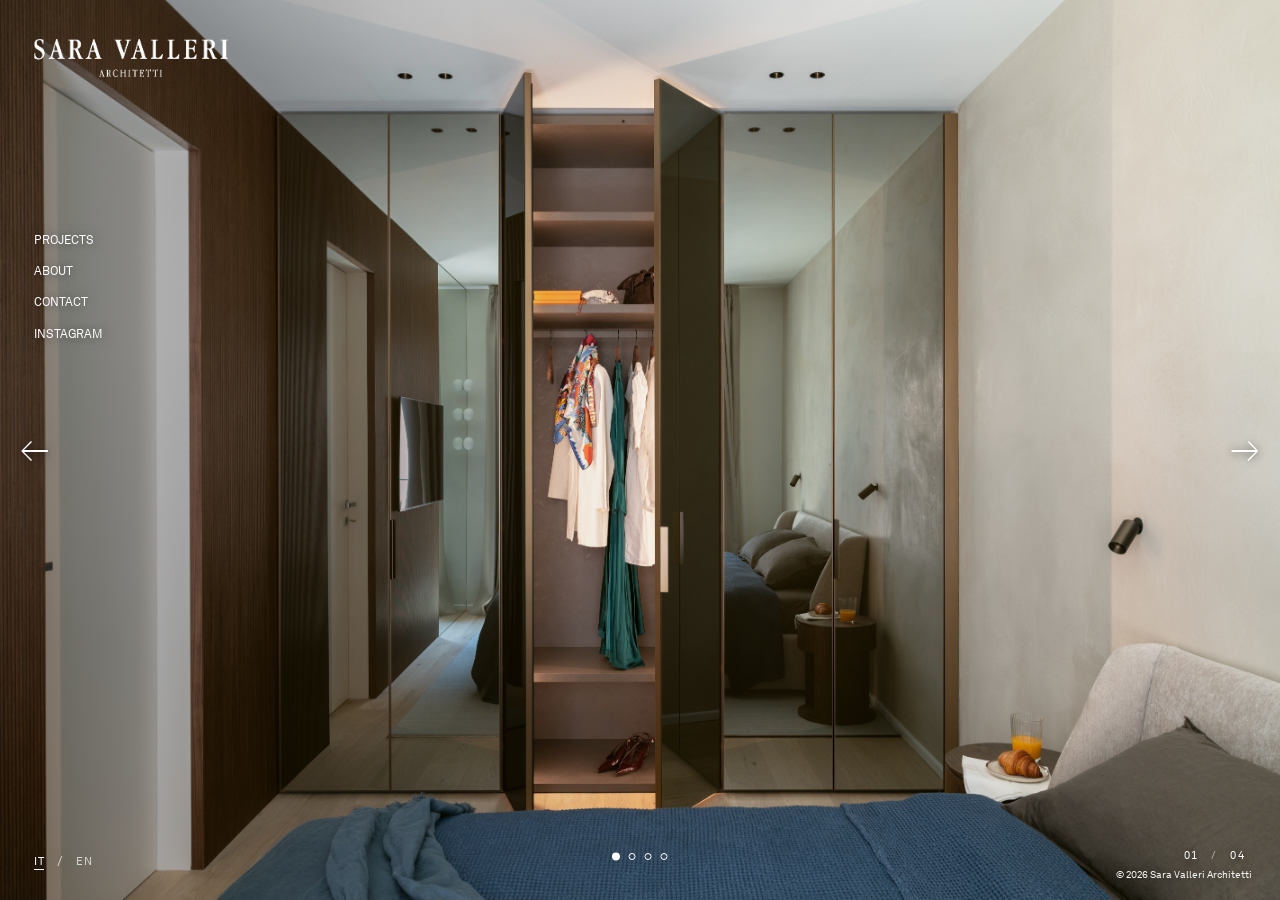
==== docs/index.html @ 743ec8be "fix(loading): remove transient name placeholder before app renders" ====
<!doctype html>
<html lang="it">
<head>
  <meta charset="utf-8">
  <meta name="viewport" content="width=device-width, initial-scale=1">
  <meta name="theme-color" content="#f6f5f2">
  <meta name="description" content="Sara Valleri Architetti — architettura e interior design, Milano.">
  <title>Sara Valleri Architetti — Architecture & Interiors</title>
  <link rel="icon" href="./assets/logo.png" type="image/png">
  <link rel="preload" href="./assets/styles.css" as="style">
  <link rel="stylesheet" href="./assets/styles.css">
  <script src="./assets/app.js" defer></script>
</head>
<body>
  <div id="app"></div>
  <noscript>Per visualizzare il portfolio, abilita JavaScript. Contatto: <a href="mailto:sara@svarchitetti.com">sara@svarchitetti.com</a></noscript>
</body>
</html>
---- docs/assets/styles.css ----
/* Sara Valleri Architetti — approved typefaces from supplied brand materials */
@font-face{
  font-family:"SV Akkurat";
  src:url("./fonts/akkurat-light.ttf") format("truetype");
  font-style:normal;
  font-weight:300;
  font-display:swap;
}

@font-face{
  font-family:"SV Akkurat";
  src:url("./fonts/akkurat-regular.ttf") format("truetype");
  font-style:normal;
  font-weight:400;
  font-display:swap;
}
@font-face{
  font-family:"SV Apple Garamond";
  src:url("./fonts/apple-garamond-light.ttf") format("truetype");
  font-style:normal;
  font-weight:400;
  font-display:swap;
}
/* Sara Valleri Architetti — minimalist portfolio UAT */
:root{color-scheme:light;--paper:#f6f5f2;--ink:#272721;--muted:#777770;--rule:#deded8;--rail:clamp(225px,20.5vw,310px);--info:clamp(275px,25vw,365px);--sans:"SV Akkurat",Arial,Helvetica,sans-serif;--serif:"SV Apple Garamond",Georgia,"Times New Roman",serif}
*{box-sizing:border-box}html{scroll-behavior:smooth}body{margin:0;background:var(--paper);color:var(--ink);font-family:var(--sans);-webkit-font-smoothing:antialiased;font-size:13px;line-height:1.5}a{color:inherit;text-decoration:none}button{font:inherit}img{display:block;max-width:100%}button,a{touch-action:manipulation}button:focus-visible,a:focus-visible{outline:2px solid currentColor;outline-offset:4px}
.loading{margin:8vw;color:var(--muted)}.site-rail{position:fixed;top:0;bottom:0;left:0;width:var(--rail);z-index:20;background:var(--paper);display:flex;flex-direction:column;justify-content:space-between;padding:38px 34px 29px;border-right:1px solid #e9e7e1}.brand{display:block;width:170px;max-width:100%}.brand img{width:100%;height:auto;max-height:80px;object-fit:contain;object-position:left center}.brand-label{font-size:15px;letter-spacing:.015em;font-weight:500}.rail-links{display:flex;flex-direction:column;align-items:flex-start;gap:12px;margin:0 0 auto;padding-top:clamp(76px,17vh,160px)}.rail-links a{font-size:14px;letter-spacing:-.015em;position:relative;transition:opacity .2s}.rail-links a:hover{opacity:.5}.rail-links a.active::after{content:"";display:inline-block;width:18px;height:1px;background:currentColor;vertical-align:middle;margin-left:9px}.rail-bottom{display:flex;gap:13px;align-items:center}.lang{background:none;border:0;color:#8a8983;cursor:pointer;padding:0;font-size:11px;letter-spacing:.06em}.lang[aria-pressed=true]{color:var(--ink);border-bottom:1px solid var(--ink)}.credit{font-size:10px;color:var(--muted);margin-top:18px}.site-main{margin-left:var(--rail);min-height:100dvh}.eyebrow{font-size:10px;letter-spacing:.11em;text-transform:uppercase;color:var(--muted)}.faded{color:var(--muted)}
/* Home: photography first. */
.home-page{position:relative;min-height:100dvh;background:#d9d6ce;overflow:hidden}.home-img{height:100dvh;width:100%;object-fit:cover;object-position:center;animation:reveal .8s ease both}@keyframes reveal{from{opacity:.55;transform:scale(1.025)}to{opacity:1;transform:scale(1)}}.home-overlay{position:absolute;bottom:28px;left:32px;right:32px;display:flex;justify-content:space-between;align-items:flex-end;gap:20px;color:white;text-shadow:0 1px 12px rgba(0,0,0,.35)}.home-overlay .eyebrow{color:white}.home-stamp{font-size:11px;letter-spacing:.07em}.home-title{font-family:var(--serif);font-size:clamp(24px,3vw,43px);font-weight:400;line-height:1.08;letter-spacing:-.02em}.preview-palette{position:absolute;top:24px;right:24px;padding:11px 14px;background:rgba(246,245,242,.94);display:flex;gap:8px;align-items:center;flex-wrap:wrap;max-width:350px}.preview-palette span{font-size:10px;margin-right:7px}.preview-palette button{width:27px;height:27px;border:1px solid #aaa;background:transparent;cursor:pointer}.preview-palette button.selected{outline:2px solid #222;outline-offset:2px}
/* Project overview */
.overview{padding:39px clamp(28px,5vw,78px) 76px}.topline{display:flex;align-items:baseline;justify-content:space-between;gap:15px;margin-bottom:58px}.topline h1{font-weight:400;font-size:12px;letter-spacing:.1em;text-transform:uppercase;margin:0}.project-grid{display:grid;grid-template-columns:repeat(2,minmax(0,1fr));gap:60px 25px}.project-card{min-width:0;display:block}.project-card:nth-child(3n+2){padding-top:58px}.project-card .cover-frame{display:block;overflow:hidden;background:#e9e7e1;aspect-ratio:4/5;position:relative}.project-card .cover-frame img{height:100%;width:100%;object-fit:cover;transition:transform .7s cubic-bezier(.2,.7,.2,1)}.project-card:hover img{transform:scale(1.035)}.project-meta{display:flex;align-items:baseline;justify-content:space-between;gap:15px;padding-top:14px}.project-meta strong{font-weight:400;font-size:15px;letter-spacing:-.025em}.project-meta small{color:var(--muted);font-size:11px;white-space:nowrap}.more{font-size:11px;color:var(--muted);margin-top:13px}
/* Project interior: scroll gallery only, surrounding rails fixed */
.project-view{display:grid;grid-template-columns:minmax(0,1fr) var(--info);min-height:100dvh}.gallery{padding:0 0 24px;min-width:0}.gallery-figure{margin:0 0 16px;background:#ebe8e0;position:relative;min-height:100px}.gallery-figure img{width:100%;height:auto;display:block}.gallery-figure figcaption{position:absolute;bottom:10px;right:12px;color:white;font-size:10px;text-shadow:0 1px 5px #333}.project-info{position:sticky;top:0;max-height:100dvh;overflow:auto;align-self:start;padding:43px 36px 36px;border-left:1px solid var(--rule);display:flex;flex-direction:column;gap:0}.back{font-size:11px;color:var(--muted);margin-bottom:100px;display:inline-block}.project-info h1{font-family:var(--serif);font-size:clamp(35px,3vw,53px);line-height:1.05;font-weight:400;letter-spacing:-.04em;margin:0 0 16px}.info-meta{font-size:11px;color:var(--muted);letter-spacing:.025em;line-height:1.85}.info-desc{margin-top:48px;font-size:12px;line-height:1.85;white-space:pre-line}.info-footer{margin-top:auto;padding-top:38px;font-size:10px;color:var(--muted)}.next-link{display:inline-block;margin-top:30px;font-size:12px;border-bottom:1px solid #aaa;padding-bottom:3px}
/* About + contact */
.simple-page{padding:clamp(30px,5.2vw,80px);min-height:100dvh}.simple-page h1{font-family:var(--serif);font-size:clamp(35px,4.7vw,68px);letter-spacing:-.04em;font-weight:400;line-height:1.07;margin:0 0 52px}.about-image{max-width:890px;max-height:calc(100dvh - 145px);width:auto;object-fit:contain;object-position:left top}.simple-page .caption{font-size:11px;color:var(--muted);margin-top:14px}.contact-wrap{display:flex;flex-direction:column;justify-content:space-between;min-height:calc(100dvh - 160px)}.contact-links{font-family:var(--serif);font-size:clamp(25px,3vw,47px);letter-spacing:-.035em;line-height:1.45}.contact-links a{border-bottom:1px solid var(--muted);transition:opacity .2s}.contact-links a:hover{opacity:.55}.missing-photo{background:#e9e5df;position:relative;min-height:340px}.missing-photo::after{content:"Immagine in preparazione";position:absolute;inset:0;display:grid;place-items:center;font-size:11px;color:var(--muted);letter-spacing:.05em}.missing-photo img{display:none}
@media(max-width:1030px){:root{--rail:190px;--info:260px}.site-rail{padding:29px 25px}.project-info{padding:34px 23px}.back{margin-bottom:54px}.info-desc{margin-top:25px}.overview{padding:32px}.project-grid{gap:42px 18px}}
@media(max-width:750px){:root{--rail:0px;--info:0px}.site-rail{position:sticky;top:0;width:100%;height:auto;min-height:88px;background:rgba(246,245,242,.98);border-right:0;border-bottom:1px solid var(--rule);padding:12px 19px 9px;display:grid;grid-template-columns:1fr auto;gap:6px;align-items:center}.brand{width:135px}.brand img{max-height:37px}.rail-links{grid-column:1 / -1;flex-direction:row;flex-wrap:wrap;gap:16px;padding:3px 0 4px;margin:0}.rail-links a{font-size:12px}.rail-links a.active::after{display:none}.rail-links a.active{text-decoration:underline;text-underline-offset:5px}.rail-bottom{grid-column:2;grid-row:1;gap:9px}.credit{display:none}.site-main{margin-left:0}.home-page,.home-img{height:calc(100dvh - 88px);min-height:500px}.home-overlay{left:20px;right:20px;bottom:20px}.home-title{font-size:32px}.home-stamp{display:none}.preview-palette{right:10px;top:10px}.overview{padding:27px 18px 58px}.topline{margin-bottom:29px}.project-grid{gap:28px 12px}.project-card:nth-child(3n+2){padding-top:30px}.project-meta{display:block;padding-top:8px}.project-meta strong{font-size:13px}.project-meta small{display:block;font-size:10px}.project-view{display:flex;flex-direction:column}.project-info{position:relative;top:auto;max-height:none;order:0;border-left:0;padding:23px 20px 34px}.back{margin-bottom:30px}.project-info h1{font-size:46px}.info-desc{margin-top:24px;max-width:680px}.info-footer{padding-top:16px}.gallery{order:1;padding-bottom:16px}.gallery-figure{margin-bottom:9px}.simple-page{padding:32px 20px}.simple-page h1{margin-bottom:28px;font-size:42px}.about-image{width:100%;max-height:none}.contact-wrap{min-height:65dvh}}
@media(max-width:400px){.site-rail{grid-template-columns:1fr auto}.brand{width:112px}.rail-links{gap:12px}.rail-links a{font-size:11px}.project-grid{grid-template-columns:1fr 1fr;gap:30px 10px}.project-card:nth-child(3n+2){padding-top:16px}.home-title{font-size:27px}.contact-links{font-size:25px}}
@media(prefers-reduced-motion:reduce){*,*:before,*:after{scroll-behavior:auto!important;animation:none!important;transition:none!important}}

/* HOME REVIEW — full-bleed image, legible navigation, original mark, four manually navigable photos */
.brand{width:min(100%,236px);height:auto;aspect-ratio:4.85;overflow:hidden;position:relative;display:block}
.brand img{position:absolute;left:50%;top:50%;width:160%;height:auto;max-width:none;max-height:none;object-fit:contain;object-position:center;transform:translate(-50%,-50%)}
.is-home{overflow:hidden}
.is-home .site-main{margin-left:0;min-height:100dvh}
.is-home .site-rail{background:rgba(246,245,242,.87);backdrop-filter:blur(15px);-webkit-backdrop-filter:blur(15px);border-right:1px solid rgba(255,255,255,.28)}
.is-home .home-page{width:100vw;height:100dvh;min-height:100dvh;position:relative;overflow:hidden;background:#555950}
.is-home .home-img{position:absolute;inset:0;width:100%;height:100%;object-fit:cover;object-position:center;max-width:none;animation:home-fade .65s ease both}
@keyframes home-fade{from{opacity:.5;transform:scale(1.018)}to{opacity:1;transform:scale(1)}}
.home-carousel{position:absolute;right:clamp(22px,3.4vw,58px);bottom:clamp(25px,4vh,50px);display:flex;align-items:center;gap:16px;color:white;filter:drop-shadow(0 1px 4px rgba(0,0,0,.5))}
.home-counter{font-size:12px;letter-spacing:.13em;white-space:nowrap;font-variant-numeric:tabular-nums}
.home-counter span{opacity:.58;padding:0 5px}
.home-pager{display:flex;gap:9px;align-items:center;margin:0 14px}
.home-dot{width:7px;height:7px;border:1px solid white;border-radius:50%;padding:0;background:transparent;cursor:pointer;transition:background .2s,transform .2s}
.home-dot.is-active{background:white;transform:scale(1.13)}
.home-arrow{width:36px;height:36px;display:grid;place-items:center;background:rgba(0,0,0,.12);border:1px solid rgba(255,255,255,.8);border-radius:50%;color:white;cursor:pointer;font-size:19px;line-height:1;transition:background .2s}
.home-arrow:hover{background:rgba(0,0,0,.44)}
.home-arrow:focus-visible,.home-dot:focus-visible{outline-color:white;outline-offset:5px}
@media(max-width:1030px){.brand{width:min(100%,210px)}}
@media(max-width:750px){
 .is-home .site-rail{position:fixed;top:0;left:0;right:0;width:100%;height:auto;min-height:87px;padding:12px 18px 10px;border-right:0;border-bottom:1px solid rgba(255,255,255,.28);background:rgba(246,245,242,.88);z-index:20}
 .site-rail .brand{width:154px;max-width:100%;height:auto;aspect-ratio:4.85}
 .is-home .home-page,.is-home .home-img{width:100vw;height:100dvh;min-height:100dvh}
 .home-carousel{right:19px;bottom:max(24px,env(safe-area-inset-bottom));gap:8px}
 .home-pager{gap:7px;margin:0 6px}
 .home-arrow{width:34px;height:34px}
}
@media(max-width:400px){.site-rail .brand{width:142px}.home-carousel{gap:7px}.home-counter{font-size:10px}}
@media(prefers-reduced-motion:reduce){.is-home .home-img{animation:none}.home-dot,.home-arrow{transition:none}}


/* HOME UAT — overlay full-viewport inspired by Dimorestudio, scoped to HOME only */
.is-home .site-rail{
  width:var(--rail);
  padding:38px 34px 29px;
  background:transparent;
  border:0;
  box-shadow:none;
  -webkit-backdrop-filter:none;
  backdrop-filter:none;
  color:#fff;
  text-shadow:0 1px 12px rgba(0,0,0,.55);
  pointer-events:none;
}
.is-home .site-rail a,
.is-home .site-rail button{pointer-events:auto}
.is-home .brand{
  width:min(100%,236px);
  max-width:100%;
  height:auto;
  aspect-ratio:4.85;
  overflow:hidden;
}
.is-home .brand img{
  width:160%;
  max-width:none;
  max-height:none;
  filter:brightness(0) invert(1);
  mix-blend-mode:screen;
}
.is-home .rail-links{
  padding-top:clamp(76px,17vh,160px);
  margin-bottom:auto;
  gap:12px;
  align-items:flex-start;
}
.is-home .rail-links a{
  color:#fff;
  text-transform:uppercase;
  font-size:12px;
  line-height:1.6;
  letter-spacing:0;
}
.is-home .rail-links a:last-child{margin-top:0}
.is-home .rail-links a.active::after{background:#fff}
.is-home .rail-bottom .lang{color:rgba(255,255,255,.72)}
.is-home .rail-bottom .lang[aria-pressed=true]{
  color:#fff;
  border-bottom-color:#fff;
}
.is-home .rail-bottom .faded{color:rgba(255,255,255,.7)}
.is-home .credit{
  position:fixed;
  right:28px;
  bottom:18px;
  margin:0;
  color:rgba(255,255,255,.95);
  font-size:10px;
}
.is-home .home-page::before{
  content:"";
  position:absolute;
  inset:0;
  z-index:1;
  pointer-events:none;
  background:linear-gradient(90deg,rgba(0,0,0,.38) 0%,rgba(0,0,0,.12) 30%,transparent 58%);
}
.is-home .home-carousel{
  position:absolute;
  inset:0;
  z-index:5;
  display:block;
  filter:none;
  pointer-events:none;
}
.is-home .home-arrow{
  position:absolute;
  top:50%;
  transform:translateY(-50%);
  display:grid;
  place-items:center;
  width:50px;
  height:72px;
  padding:0;
  border:0;
  border-radius:0;
  background:transparent;
  color:#fff;
  font-size:34px;
  font-weight:300;
  line-height:1;
  text-shadow:0 1px 9px rgba(0,0,0,.62);
  pointer-events:auto;
}
.is-home .home-arrow:hover,
.is-home .home-arrow:focus-visible{background:rgba(0,0,0,.15)}
.is-home .home-arrow[data-home-step="-1"]{left:10px}
.is-home .home-arrow[data-home-step="1"]{right:10px}
.is-home .home-counter{
  position:absolute;
  right:35px;
  bottom:37px;
  color:#fff;
  text-shadow:0 1px 8px rgba(0,0,0,.75);
  font-size:11px;
}
.is-home .home-pager{
  position:absolute;
  bottom:40px;
  left:50%;
  transform:translateX(-50%);
  margin:0;
  pointer-events:auto;
}
@media(max-width:1030px){
  .is-home .site-rail{padding:29px 25px}
}
@media(max-width:750px){
  .is-home .site-rail{
    position:fixed;
    top:0;
    left:0;
    right:0;
    bottom:auto;
    width:100%;
    height:auto;
    min-height:0;
    padding:12px 19px 9px;
    display:flex;
    flex-direction:column;
    align-items:flex-start;
    gap:0;
    border:0;
    background:transparent;
    -webkit-backdrop-filter:none;
    backdrop-filter:none;
  }
  .is-home .brand{
    width:154px;
    max-width:100%;
    height:auto;
    aspect-ratio:4.85;
  }
  .is-home .rail-links{
    display:flex;
    flex-direction:row;
    flex-wrap:wrap;
    padding-top:16px;
    gap:12px 15px;
    margin:0;
  }
  .is-home .rail-links a{font-size:11px;line-height:1.6}
  .is-home .rail-links a:last-child{margin-top:0}
  .is-home .rail-bottom{
    position:absolute;
    top:15px;
    right:19px;
    margin:0;
  }
  .is-home .home-arrow{width:40px;height:54px;font-size:28px}
  .is-home .home-arrow[data-home-step="-1"]{left:0}
  .is-home .home-arrow[data-home-step="1"]{right:0}
  .is-home .home-counter{right:18px;bottom:max(20px,env(safe-area-inset-bottom));font-size:10px}
  .is-home .home-pager{bottom:max(24px,env(safe-area-inset-bottom))}
  .is-home .home-page::before{
    background:linear-gradient(180deg,rgba(0,0,0,.4) 0%,rgba(0,0,0,.09) 42%,transparent 70%);
  }
}
@media(max-width:400px){
  .is-home .brand{width:142px;height:auto}
  .is-home .rail-links{gap:12px 10px}
  .is-home .rail-links a{font-size:10.5px}
}

/* Shared navigation typography: identical on Home, Projects, About and Contact. */
.rail-links a,
.is-home .rail-links a{
  font-family:var(--sans);
  font-size:12px;
  font-weight:400;
  font-style:normal;
  text-transform:uppercase;
  letter-spacing:0;
  line-height:1.6;
}
@media(max-width:750px){
  .rail-links a,
  .is-home .rail-links a{font-size:11px}
}
@media(max-width:400px){
  .rail-links a,
  .is-home .rail-links a{font-size:10.5px}
}

/* PROJECTS UAT — compact, aligned overview grid (project detail untouched) */
.overview .project-grid{
  grid-template-columns:repeat(3,minmax(0,1fr));
  column-gap:clamp(16px,2vw,28px);
  row-gap:48px;
  align-items:start;
}
.overview .project-card,
.overview .project-card:nth-child(3n+2){
  padding-top:0;
  align-self:start;
}
.overview .project-card .cover-frame{
  width:100%;
  aspect-ratio:4/5;
}
.overview .project-meta{
  padding-top:12px;
}
@media(max-width:1120px){
  .overview .project-grid{
    grid-template-columns:repeat(2,minmax(0,1fr));
    column-gap:20px;
    row-gap:38px;
  }
}
@media(max-width:750px){
  .overview .project-grid{
    grid-template-columns:repeat(2,minmax(0,1fr));
    column-gap:12px;
    row-gap:28px;
  }
  .overview .project-meta{
    padding-top:9px;
  }
}

/* ABOUT + CONTACT UAT — photo alongside biography; centered contact details */
.about-page .about-layout{
  display:grid;
  grid-template-columns:minmax(0,1fr) minmax(280px,360px);
  gap:clamp(32px,5vw,80px);
  align-items:center;
  max-width:1320px;
  margin-inline:auto;
}
.about-page .about-visual{margin:0;min-width:0}
.about-page .about-image{
  display:block;
  max-width:100%;
  width:auto;
  height:auto;
  max-height:calc(100dvh - 145px);
  object-fit:contain;
  object-position:left top;
}
.about-page .about-visual .caption{margin-top:14px}
.about-copy{
  max-width:42ch;
  font-family:var(--sans);
  font-size:clamp(13px,1.05vw,15px);
  line-height:1.85;
  color:var(--ink);
}
.about-copy h2{
  margin:0 0 24px;
  font-family:var(--serif);
  font-weight:400;
  font-size:clamp(30px,3.1vw,45px);
  letter-spacing:-.025em;
  line-height:1.12;
}
.about-copy p{margin:0 0 20px}
.contact-page{
  display:grid;
  place-items:center;
}
.contact-center{
  width:100%;
  max-width:680px;
  margin-inline:auto;
  text-align:center;
  font-family:var(--sans);
}
.contact-page h1{
  margin:0 0 clamp(32px,6vh,66px);
}
.contact-details{
  display:flex;
  flex-direction:column;
  align-items:center;
  gap:16px;
  line-height:1.5;
}
.contact-details p{margin:0}
.contact-name{
  font-family:var(--serif);
  font-size:clamp(28px,3.4vw,45px);
  font-weight:400;
  letter-spacing:-.025em;
  margin-bottom:8px!important;
}
.contact-email{
  font-size:clamp(17px,2vw,25px);
  overflow-wrap:anywhere;
}
.contact-instagram{
  font-size:clamp(14px,1.4vw,17px);
}
.contact-email,
.contact-instagram{
  border-bottom:1px solid currentColor;
  transition:opacity .2s;
}
.contact-email:hover,
.contact-instagram:hover{opacity:.55}
.contact-vat{
  margin-top:18px!important;
  font-size:12px;
  color:var(--muted);
  letter-spacing:.02em;
}
.contact-location{
  margin:42px 0 0;
  font-size:11px;
  color:var(--muted);
  letter-spacing:.09em;
  text-transform:uppercase;
}
@media(max-width:1020px){
  .about-page .about-layout{
    grid-template-columns:minmax(0,1fr) minmax(220px,300px);
    gap:clamp(22px,3vw,46px);
  }
}
@media(max-width:750px){
  .about-page .about-layout{
    grid-template-columns:minmax(0,1fr);
    gap:32px;
  }
  .about-page .about-image{
    width:auto;
    max-width:100%;
    max-height:none;
  }
  .about-page .about-copy{max-width:56ch;font-size:14px}
  .about-copy h2{font-size:36px;margin-bottom:18px}
  .contact-page{min-height:calc(100dvh - 110px)}
  .contact-page h1{margin-bottom:34px}
  .contact-details{gap:14px}
  .contact-name{margin-bottom:6px!important}
}


/* Owner review: Contact compact uppercase title and separated rows. */
.contact-page {
  display:flex;
  align-items:center;
  justify-content:center;
  min-height:100dvh;
}
.contact-page .contact-center {margin:0 auto;text-align:center}
.contact-page h1 {
  font-family:var(--sans);
  font-size:clamp(20px,2.1vw,26px);
  font-weight:400;
  line-height:1.35;
  text-transform:uppercase;
  letter-spacing:.1em;
  margin:0 0 40px;
}
.contact-page .contact-details {
  display:flex;
  flex-direction:column;
  align-items:center;
  gap:18px;
}
.contact-page .contact-details > * {
  display:block;
  margin:0!important;
}
.contact-page .contact-details > a {display:block}
.contact-page .contact-name,
.contact-page .contact-email,
.contact-page .contact-instagram {
  font-family:var(--sans);
  font-size:15px;
  font-weight:400;
  line-height:1.5;
}
.contact-page .contact-vat {margin-top:8px!important}
.contact-page .contact-location {margin-top:16px!important}
/* Owner review: biography alongside portrait at all viewport widths. */
@media(max-width:750px) {
  .about-page .about-layout {
    grid-template-columns:minmax(0,43fr) minmax(0,57fr);
    gap:clamp(12px,3vw,20px);
    align-items:start;
  }
  .about-page .about-visual {min-width:0}
  .about-page .about-image {width:100%;height:auto;max-height:none}
  .about-page .about-copy {min-width:0;font-size:clamp(11px,1.8vw,13px);line-height:1.65}
  .about-page .about-copy h2 {font-size:clamp(19px,3.5vw,30px);margin:0 0 14px}
  .about-page .about-copy p {margin:0 0 14px}
}
@media(max-width:400px) {
  .about-page .about-layout {grid-template-columns:minmax(0,39fr) minmax(0,61fr);gap:10px}
  .about-page .about-copy {font-size:11px}
  .about-page .about-copy h2 {font-size:18px}
  .contact-page h1 {font-size:20px}
}

/* UAT: unified section titles and sticky About biography beside scrolling portrait */
/* The same Akkurat size, weight, tracking and uppercase treatment on all three headings. */
.overview .topline h1.section-heading,
.about-page .about-copy > h1.section-heading,
.contact-page h1.section-heading{
  font-family:var(--sans);
  font-size:12px;
  font-weight:400;
  font-style:normal;
  line-height:1.5;
  letter-spacing:.1em;
  text-transform:uppercase;
}
.about-page{
  padding:clamp(30px,5.2vw,80px) clamp(28px,5vw,78px) 76px;
}
.about-page .about-layout{
  display:grid;
  width:100%;
  max-width:none;
  margin:0;
  grid-template-columns:minmax(0,1.1fr) minmax(275px,.9fr);
  column-gap:clamp(28px,4vw,72px);
  align-items:stretch;
}
.about-page .about-visual{
  min-width:0;
  margin:0;
  align-self:start;
}
.about-page .about-image{
  display:block;
  width:100%;
  max-width:100%;
  height:auto;
  max-height:none;
  object-fit:contain;
  object-position:left top;
}
.about-page .about-copy{
  position:sticky;
  top:clamp(28px,4vw,64px);
  align-self:start;
  min-width:0;
  max-width:46ch;
  font-family:var(--sans);
  font-size:clamp(13px,1.05vw,15px);
  line-height:1.82;
}
.about-page .about-copy > h1.section-heading{
  margin:0 0 38px;
}
.about-page .about-copy h2{
  margin:0 0 24px;
}
.contact-page h1.section-heading{
  margin:0 0 40px;
}
/* Preserve the two-column layout without clipping the biography. */
@media(max-width:1100px){
  .about-page .about-layout{
    grid-template-columns:minmax(0,1.05fr) minmax(0,.95fr);
    gap:clamp(20px,3vw,40px);
  }
}
@media(max-width:750px){
  .about-page{padding:30px 19px 52px}
  .about-page .about-layout{
    grid-template-columns:minmax(0,43fr) minmax(0,57fr);
    gap:clamp(12px,3vw,20px);
    align-items:start;
  }
  /* On small screens the long text must remain scrollable and readable. */
  .about-page .about-copy{
    position:static;
    top:auto;
    max-width:none;
    font-size:clamp(11px,1.8vw,13px);
    line-height:1.65;
  }
  .about-page .about-copy > h1.section-heading{
    font-size:11px;
    margin:0 0 20px;
  }
  .contact-page h1.section-heading{font-size:11px}
}
@media(max-width:400px){
  .about-page .about-layout{
    grid-template-columns:minmax(0,39fr) minmax(0,61fr);
    gap:10px;
  }
  .about-page .about-copy{font-size:11px}
}

/* CONTACT — one consistent Akkurat type style for every contact detail */
.contact-page.contact-editorial{
  --contact-type-size:16px;
  display:flex;
  flex-direction:column;
  align-items:stretch;
  justify-content:flex-start;
  min-height:100dvh;
  padding:39px clamp(28px,5vw,78px) 60px;
  text-align:left;
  background:var(--paper);
  font-family:var(--sans);
}
.contact-editorial > h1.section-heading{
  margin:0;
  font-family:var(--sans);
  font-size:12px;
  font-weight:300;
  line-height:1.5;
  letter-spacing:.1em;
  text-transform:uppercase;
}
.contact-editorial-main{
  display:flex;
  flex-direction:column;
  align-items:flex-start;
  gap:15px;
  margin-top:clamp(76px,11vh,125px);
}
/* No separate size, weight, spacing or font family for email, social and studio details. */
.contact-editorial .editorial-email,
.contact-editorial .editorial-instagram,
.contact-editorial .contact-editorial-meta,
.contact-editorial .contact-editorial-meta p{
  font-family:var(--sans);
  font-size:var(--contact-type-size);
  font-weight:300;
  font-style:normal;
  line-height:1.6;
  letter-spacing:0;
  color:var(--ink);
  text-transform:none;
}
.contact-editorial .editorial-email{
  display:block;
  max-width:100%;
  overflow-wrap:anywhere;
}
.contact-editorial .editorial-instagram{
  display:inline-block;
  width:max-content;
  max-width:100%;
  border-bottom:1px solid currentColor;
  padding-bottom:2px;
}
.contact-editorial .editorial-email:hover,
.contact-editorial .editorial-instagram:hover{opacity:.65}
.contact-editorial-meta{
  display:flex;
  flex-direction:column;
  align-items:flex-start;
  gap:6px;
  margin-top:clamp(40px,6vh,65px);
  padding:0;
}
.contact-editorial-meta p{margin:0}
@media(max-width:1030px){
  .contact-page.contact-editorial{padding:32px}
  .contact-editorial-main{margin-top:clamp(66px,10vh,100px)}
}
@media(max-width:750px){
  .contact-page.contact-editorial{
    --contact-type-size:14px;
    min-height:calc(100dvh - 88px);
    padding:30px 20px 42px;
  }
  .contact-editorial > h1.section-heading{font-size:11px}
  .contact-editorial-main{margin-top:70px;gap:14px}
  .contact-editorial-meta{margin-top:48px}
}
@media(max-width:400px){
  .contact-page.contact-editorial{padding-left:18px;padding-right:18px}
}
---- docs/assets/styles.css ----
/* Sara Valleri Architetti — approved typefaces from supplied brand materials */
@font-face{
  font-family:"SV Akkurat";
  src:url("./fonts/akkurat-light.ttf") format("truetype");
  font-style:normal;
  font-weight:300;
  font-display:swap;
}

@font-face{
  font-family:"SV Akkurat";
  src:url("./fonts/akkurat-regular.ttf") format("truetype");
  font-style:normal;
  font-weight:400;
  font-display:swap;
}
@font-face{
  font-family:"SV Apple Garamond";
  src:url("./fonts/apple-garamond-light.ttf") format("truetype");
  font-style:normal;
  font-weight:400;
  font-display:swap;
}
/* Sara Valleri Architetti — minimalist portfolio UAT */
:root{color-scheme:light;--paper:#f6f5f2;--ink:#272721;--muted:#777770;--rule:#deded8;--rail:clamp(225px,20.5vw,310px);--info:clamp(275px,25vw,365px);--sans:"SV Akkurat",Arial,Helvetica,sans-serif;--serif:"SV Apple Garamond",Georgia,"Times New Roman",serif}
*{box-sizing:border-box}html{scroll-behavior:smooth}body{margin:0;background:var(--paper);color:var(--ink);font-family:var(--sans);-webkit-font-smoothing:antialiased;font-size:13px;line-height:1.5}a{color:inherit;text-decoration:none}button{font:inherit}img{display:block;max-width:100%}button,a{touch-action:manipulation}button:focus-visible,a:focus-visible{outline:2px solid currentColor;outline-offset:4px}
.loading{margin:8vw;color:var(--muted)}.site-rail{position:fixed;top:0;bottom:0;left:0;width:var(--rail);z-index:20;background:var(--paper);display:flex;flex-direction:column;justify-content:space-between;padding:38px 34px 29px;border-right:1px solid #e9e7e1}.brand{display:block;width:170px;max-width:100%}.brand img{width:100%;height:auto;max-height:80px;object-fit:contain;object-position:left center}.brand-label{font-size:15px;letter-spacing:.015em;font-weight:500}.rail-links{display:flex;flex-direction:column;align-items:flex-start;gap:12px;margin:0 0 auto;padding-top:clamp(76px,17vh,160px)}.rail-links a{font-size:14px;letter-spacing:-.015em;position:relative;transition:opacity .2s}.rail-links a:hover{opacity:.5}.rail-links a.active::after{content:"";display:inline-block;width:18px;height:1px;background:currentColor;vertical-align:middle;margin-left:9px}.rail-bottom{display:flex;gap:13px;align-items:center}.lang{background:none;border:0;color:#8a8983;cursor:pointer;padding:0;font-size:11px;letter-spacing:.06em}.lang[aria-pressed=true]{color:var(--ink);border-bottom:1px solid var(--ink)}.credit{font-size:10px;color:var(--muted);margin-top:18px}.site-main{margin-left:var(--rail);min-height:100dvh}.eyebrow{font-size:10px;letter-spacing:.11em;text-transform:uppercase;color:var(--muted)}.faded{color:var(--muted)}
/* Home: photography first. */
.home-page{position:relative;min-height:100dvh;background:#d9d6ce;overflow:hidden}.home-img{height:100dvh;width:100%;object-fit:cover;object-position:center;animation:reveal .8s ease both}@keyframes reveal{from{opacity:.55;transform:scale(1.025)}to{opacity:1;transform:scale(1)}}.home-overlay{position:absolute;bottom:28px;left:32px;right:32px;display:flex;justify-content:space-between;align-items:flex-end;gap:20px;color:white;text-shadow:0 1px 12px rgba(0,0,0,.35)}.home-overlay .eyebrow{color:white}.home-stamp{font-size:11px;letter-spacing:.07em}.home-title{font-family:var(--serif);font-size:clamp(24px,3vw,43px);font-weight:400;line-height:1.08;letter-spacing:-.02em}.preview-palette{position:absolute;top:24px;right:24px;padding:11px 14px;background:rgba(246,245,242,.94);display:flex;gap:8px;align-items:center;flex-wrap:wrap;max-width:350px}.preview-palette span{font-size:10px;margin-right:7px}.preview-palette button{width:27px;height:27px;border:1px solid #aaa;background:transparent;cursor:pointer}.preview-palette button.selected{outline:2px solid #222;outline-offset:2px}
/* Project overview */
.overview{padding:39px clamp(28px,5vw,78px) 76px}.topline{display:flex;align-items:baseline;justify-content:space-between;gap:15px;margin-bottom:58px}.topline h1{font-weight:400;font-size:12px;letter-spacing:.1em;text-transform:uppercase;margin:0}.project-grid{display:grid;grid-template-columns:repeat(2,minmax(0,1fr));gap:60px 25px}.project-card{min-width:0;display:block}.project-card:nth-child(3n+2){padding-top:58px}.project-card .cover-frame{display:block;overflow:hidden;background:#e9e7e1;aspect-ratio:4/5;position:relative}.project-card .cover-frame img{height:100%;width:100%;object-fit:cover;transition:transform .7s cubic-bezier(.2,.7,.2,1)}.project-card:hover img{transform:scale(1.035)}.project-meta{display:flex;align-items:baseline;justify-content:space-between;gap:15px;padding-top:14px}.project-meta strong{font-weight:400;font-size:15px;letter-spacing:-.025em}.project-meta small{color:var(--muted);font-size:11px;white-space:nowrap}.more{font-size:11px;color:var(--muted);margin-top:13px}
/* Project interior: scroll gallery only, surrounding rails fixed */
.project-view{display:grid;grid-template-columns:minmax(0,1fr) var(--info);min-height:100dvh}.gallery{padding:0 0 24px;min-width:0}.gallery-figure{margin:0 0 16px;background:#ebe8e0;position:relative;min-height:100px}.gallery-figure img{width:100%;height:auto;display:block}.gallery-figure figcaption{position:absolute;bottom:10px;right:12px;color:white;font-size:10px;text-shadow:0 1px 5px #333}.project-info{position:sticky;top:0;max-height:100dvh;overflow:auto;align-self:start;padding:43px 36px 36px;border-left:1px solid var(--rule);display:flex;flex-direction:column;gap:0}.back{font-size:11px;color:var(--muted);margin-bottom:100px;display:inline-block}.project-info h1{font-family:var(--serif);font-size:clamp(35px,3vw,53px);line-height:1.05;font-weight:400;letter-spacing:-.04em;margin:0 0 16px}.info-meta{font-size:11px;color:var(--muted);letter-spacing:.025em;line-height:1.85}.info-desc{margin-top:48px;font-size:12px;line-height:1.85;white-space:pre-line}.info-footer{margin-top:auto;padding-top:38px;font-size:10px;color:var(--muted)}.next-link{display:inline-block;margin-top:30px;font-size:12px;border-bottom:1px solid #aaa;padding-bottom:3px}
/* About + contact */
.simple-page{padding:clamp(30px,5.2vw,80px);min-height:100dvh}.simple-page h1{font-family:var(--serif);font-size:clamp(35px,4.7vw,68px);letter-spacing:-.04em;font-weight:400;line-height:1.07;margin:0 0 52px}.about-image{max-width:890px;max-height:calc(100dvh - 145px);width:auto;object-fit:contain;object-position:left top}.simple-page .caption{font-size:11px;color:var(--muted);margin-top:14px}.contact-wrap{display:flex;flex-direction:column;justify-content:space-between;min-height:calc(100dvh - 160px)}.contact-links{font-family:var(--serif);font-size:clamp(25px,3vw,47px);letter-spacing:-.035em;line-height:1.45}.contact-links a{border-bottom:1px solid var(--muted);transition:opacity .2s}.contact-links a:hover{opacity:.55}.missing-photo{background:#e9e5df;position:relative;min-height:340px}.missing-photo::after{content:"Immagine in preparazione";position:absolute;inset:0;display:grid;place-items:center;font-size:11px;color:var(--muted);letter-spacing:.05em}.missing-photo img{display:none}
@media(max-width:1030px){:root{--rail:190px;--info:260px}.site-rail{padding:29px 25px}.project-info{padding:34px 23px}.back{margin-bottom:54px}.info-desc{margin-top:25px}.overview{padding:32px}.project-grid{gap:42px 18px}}
@media(max-width:750px){:root{--rail:0px;--info:0px}.site-rail{position:sticky;top:0;width:100%;height:auto;min-height:88px;background:rgba(246,245,242,.98);border-right:0;border-bottom:1px solid var(--rule);padding:12px 19px 9px;display:grid;grid-template-columns:1fr auto;gap:6px;align-items:center}.brand{width:135px}.brand img{max-height:37px}.rail-links{grid-column:1 / -1;flex-direction:row;flex-wrap:wrap;gap:16px;padding:3px 0 4px;margin:0}.rail-links a{font-size:12px}.rail-links a.active::after{display:none}.rail-links a.active{text-decoration:underline;text-underline-offset:5px}.rail-bottom{grid-column:2;grid-row:1;gap:9px}.credit{display:none}.site-main{margin-left:0}.home-page,.home-img{height:calc(100dvh - 88px);min-height:500px}.home-overlay{left:20px;right:20px;bottom:20px}.home-title{font-size:32px}.home-stamp{display:none}.preview-palette{right:10px;top:10px}.overview{padding:27px 18px 58px}.topline{margin-bottom:29px}.project-grid{gap:28px 12px}.project-card:nth-child(3n+2){padding-top:30px}.project-meta{display:block;padding-top:8px}.project-meta strong{font-size:13px}.project-meta small{display:block;font-size:10px}.project-view{display:flex;flex-direction:column}.project-info{position:relative;top:auto;max-height:none;order:0;border-left:0;padding:23px 20px 34px}.back{margin-bottom:30px}.project-info h1{font-size:46px}.info-desc{margin-top:24px;max-width:680px}.info-footer{padding-top:16px}.gallery{order:1;padding-bottom:16px}.gallery-figure{margin-bottom:9px}.simple-page{padding:32px 20px}.simple-page h1{margin-bottom:28px;font-size:42px}.about-image{width:100%;max-height:none}.contact-wrap{min-height:65dvh}}
@media(max-width:400px){.site-rail{grid-template-columns:1fr auto}.brand{width:112px}.rail-links{gap:12px}.rail-links a{font-size:11px}.project-grid{grid-template-columns:1fr 1fr;gap:30px 10px}.project-card:nth-child(3n+2){padding-top:16px}.home-title{font-size:27px}.contact-links{font-size:25px}}
@media(prefers-reduced-motion:reduce){*,*:before,*:after{scroll-behavior:auto!important;animation:none!important;transition:none!important}}

/* HOME REVIEW — full-bleed image, legible navigation, original mark, four manually navigable photos */
.brand{width:min(100%,236px);height:auto;aspect-ratio:4.85;overflow:hidden;position:relative;display:block}
.brand img{position:absolute;left:50%;top:50%;width:160%;height:auto;max-width:none;max-height:none;object-fit:contain;object-position:center;transform:translate(-50%,-50%)}
.is-home{overflow:hidden}
.is-home .site-main{margin-left:0;min-height:100dvh}
.is-home .site-rail{background:rgba(246,245,242,.87);backdrop-filter:blur(15px);-webkit-backdrop-filter:blur(15px);border-right:1px solid rgba(255,255,255,.28)}
.is-home .home-page{width:100vw;height:100dvh;min-height:100dvh;position:relative;overflow:hidden;background:#555950}
.is-home .home-img{position:absolute;inset:0;width:100%;height:100%;object-fit:cover;object-position:center;max-width:none;animation:home-fade .65s ease both}
@keyframes home-fade{from{opacity:.5;transform:scale(1.018)}to{opacity:1;transform:scale(1)}}
.home-carousel{position:absolute;right:clamp(22px,3.4vw,58px);bottom:clamp(25px,4vh,50px);display:flex;align-items:center;gap:16px;color:white;filter:drop-shadow(0 1px 4px rgba(0,0,0,.5))}
.home-counter{font-size:12px;letter-spacing:.13em;white-space:nowrap;font-variant-numeric:tabular-nums}
.home-counter span{opacity:.58;padding:0 5px}
.home-pager{display:flex;gap:9px;align-items:center;margin:0 14px}
.home-dot{width:7px;height:7px;border:1px solid white;border-radius:50%;padding:0;background:transparent;cursor:pointer;transition:background .2s,transform .2s}
.home-dot.is-active{background:white;transform:scale(1.13)}
.home-arrow{width:36px;height:36px;display:grid;place-items:center;background:rgba(0,0,0,.12);border:1px solid rgba(255,255,255,.8);border-radius:50%;color:white;cursor:pointer;font-size:19px;line-height:1;transition:background .2s}
.home-arrow:hover{background:rgba(0,0,0,.44)}
.home-arrow:focus-visible,.home-dot:focus-visible{outline-color:white;outline-offset:5px}
@media(max-width:1030px){.brand{width:min(100%,210px)}}
@media(max-width:750px){
 .is-home .site-rail{position:fixed;top:0;left:0;right:0;width:100%;height:auto;min-height:87px;padding:12px 18px 10px;border-right:0;border-bottom:1px solid rgba(255,255,255,.28);background:rgba(246,245,242,.88);z-index:20}
 .site-rail .brand{width:154px;max-width:100%;height:auto;aspect-ratio:4.85}
 .is-home .home-page,.is-home .home-img{width:100vw;height:100dvh;min-height:100dvh}
 .home-carousel{right:19px;bottom:max(24px,env(safe-area-inset-bottom));gap:8px}
 .home-pager{gap:7px;margin:0 6px}
 .home-arrow{width:34px;height:34px}
}
@media(max-width:400px){.site-rail .brand{width:142px}.home-carousel{gap:7px}.home-counter{font-size:10px}}
@media(prefers-reduced-motion:reduce){.is-home .home-img{animation:none}.home-dot,.home-arrow{transition:none}}


/* HOME UAT — overlay full-viewport inspired by Dimorestudio, scoped to HOME only */
.is-home .site-rail{
  width:var(--rail);
  padding:38px 34px 29px;
  background:transparent;
  border:0;
  box-shadow:none;
  -webkit-backdrop-filter:none;
  backdrop-filter:none;
  color:#fff;
  text-shadow:0 1px 12px rgba(0,0,0,.55);
  pointer-events:none;
}
.is-home .site-rail a,
.is-home .site-rail button{pointer-events:auto}
.is-home .brand{
  width:min(100%,236px);
  max-width:100%;
  height:auto;
  aspect-ratio:4.85;
  overflow:hidden;
}
.is-home .brand img{
  width:160%;
  max-width:none;
  max-height:none;
  filter:brightness(0) invert(1);
  mix-blend-mode:screen;
}
.is-home .rail-links{
  padding-top:clamp(76px,17vh,160px);
  margin-bottom:auto;
  gap:12px;
  align-items:flex-start;
}
.is-home .rail-links a{
  color:#fff;
  text-transform:uppercase;
  font-size:12px;
  line-height:1.6;
  letter-spacing:0;
}
.is-home .rail-links a:last-child{margin-top:0}
.is-home .rail-links a.active::after{background:#fff}
.is-home .rail-bottom .lang{color:rgba(255,255,255,.72)}
.is-home .rail-bottom .lang[aria-pressed=true]{
  color:#fff;
  border-bottom-color:#fff;
}
.is-home .rail-bottom .faded{color:rgba(255,255,255,.7)}
.is-home .credit{
  position:fixed;
  right:28px;
  bottom:18px;
  margin:0;
  color:rgba(255,255,255,.95);
  font-size:10px;
}
.is-home .home-page::before{
  content:"";
  position:absolute;
  inset:0;
  z-index:1;
  pointer-events:none;
  background:linear-gradient(90deg,rgba(0,0,0,.38) 0%,rgba(0,0,0,.12) 30%,transparent 58%);
}
.is-home .home-carousel{
  position:absolute;
  inset:0;
  z-index:5;
  display:block;
  filter:none;
  pointer-events:none;
}
.is-home .home-arrow{
  position:absolute;
  top:50%;
  transform:translateY(-50%);
  display:grid;
  place-items:center;
  width:50px;
  height:72px;
  padding:0;
  border:0;
  border-radius:0;
  background:transparent;
  color:#fff;
  font-size:34px;
  font-weight:300;
  line-height:1;
  text-shadow:0 1px 9px rgba(0,0,0,.62);
  pointer-events:auto;
}
.is-home .home-arrow:hover,
.is-home .home-arrow:focus-visible{background:rgba(0,0,0,.15)}
.is-home .home-arrow[data-home-step="-1"]{left:10px}
.is-home .home-arrow[data-home-step="1"]{right:10px}
.is-home .home-counter{
  position:absolute;
  right:35px;
  bottom:37px;
  color:#fff;
  text-shadow:0 1px 8px rgba(0,0,0,.75);
  font-size:11px;
}
.is-home .home-pager{
  position:absolute;
  bottom:40px;
  left:50%;
  transform:translateX(-50%);
  margin:0;
  pointer-events:auto;
}
@media(max-width:1030px){
  .is-home .site-rail{padding:29px 25px}
}
@media(max-width:750px){
  .is-home .site-rail{
    position:fixed;
    top:0;
    left:0;
    right:0;
    bottom:auto;
    width:100%;
    height:auto;
    min-height:0;
    padding:12px 19px 9px;
    display:flex;
    flex-direction:column;
    align-items:flex-start;
    gap:0;
    border:0;
    background:transparent;
    -webkit-backdrop-filter:none;
    backdrop-filter:none;
  }
  .is-home .brand{
    width:154px;
    max-width:100%;
    height:auto;
    aspect-ratio:4.85;
  }
  .is-home .rail-links{
    display:flex;
    flex-direction:row;
    flex-wrap:wrap;
    padding-top:16px;
    gap:12px 15px;
    margin:0;
  }
  .is-home .rail-links a{font-size:11px;line-height:1.6}
  .is-home .rail-links a:last-child{margin-top:0}
  .is-home .rail-bottom{
    position:absolute;
    top:15px;
    right:19px;
    margin:0;
  }
  .is-home .home-arrow{width:40px;height:54px;font-size:28px}
  .is-home .home-arrow[data-home-step="-1"]{left:0}
  .is-home .home-arrow[data-home-step="1"]{right:0}
  .is-home .home-counter{right:18px;bottom:max(20px,env(safe-area-inset-bottom));font-size:10px}
  .is-home .home-pager{bottom:max(24px,env(safe-area-inset-bottom))}
  .is-home .home-page::before{
    background:linear-gradient(180deg,rgba(0,0,0,.4) 0%,rgba(0,0,0,.09) 42%,transparent 70%);
  }
}
@media(max-width:400px){
  .is-home .brand{width:142px;height:auto}
  .is-home .rail-links{gap:12px 10px}
  .is-home .rail-links a{font-size:10.5px}
}

/* Shared navigation typography: identical on Home, Projects, About and Contact. */
.rail-links a,
.is-home .rail-links a{
  font-family:var(--sans);
  font-size:12px;
  font-weight:400;
  font-style:normal;
  text-transform:uppercase;
  letter-spacing:0;
  line-height:1.6;
}
@media(max-width:750px){
  .rail-links a,
  .is-home .rail-links a{font-size:11px}
}
@media(max-width:400px){
  .rail-links a,
  .is-home .rail-links a{font-size:10.5px}
}

/* PROJECTS UAT — compact, aligned overview grid (project detail untouched) */
.overview .project-grid{
  grid-template-columns:repeat(3,minmax(0,1fr));
  column-gap:clamp(16px,2vw,28px);
  row-gap:48px;
  align-items:start;
}
.overview .project-card,
.overview .project-card:nth-child(3n+2){
  padding-top:0;
  align-self:start;
}
.overview .project-card .cover-frame{
  width:100%;
  aspect-ratio:4/5;
}
.overview .project-meta{
  padding-top:12px;
}
@media(max-width:1120px){
  .overview .project-grid{
    grid-template-columns:repeat(2,minmax(0,1fr));
    column-gap:20px;
    row-gap:38px;
  }
}
@media(max-width:750px){
  .overview .project-grid{
    grid-template-columns:repeat(2,minmax(0,1fr));
    column-gap:12px;
    row-gap:28px;
  }
  .overview .project-meta{
    padding-top:9px;
  }
}

/* ABOUT + CONTACT UAT — photo alongside biography; centered contact details */
.about-page .about-layout{
  display:grid;
  grid-template-columns:minmax(0,1fr) minmax(280px,360px);
  gap:clamp(32px,5vw,80px);
  align-items:center;
  max-width:1320px;
  margin-inline:auto;
}
.about-page .about-visual{margin:0;min-width:0}
.about-page .about-image{
  display:block;
  max-width:100%;
  width:auto;
  height:auto;
  max-height:calc(100dvh - 145px);
  object-fit:contain;
  object-position:left top;
}
.about-page .about-visual .caption{margin-top:14px}
.about-copy{
  max-width:42ch;
  font-family:var(--sans);
  font-size:clamp(13px,1.05vw,15px);
  line-height:1.85;
  color:var(--ink);
}
.about-copy h2{
  margin:0 0 24px;
  font-family:var(--serif);
  font-weight:400;
  font-size:clamp(30px,3.1vw,45px);
  letter-spacing:-.025em;
  line-height:1.12;
}
.about-copy p{margin:0 0 20px}
.contact-page{
  display:grid;
  place-items:center;
}
.contact-center{
  width:100%;
  max-width:680px;
  margin-inline:auto;
  text-align:center;
  font-family:var(--sans);
}
.contact-page h1{
  margin:0 0 clamp(32px,6vh,66px);
}
.contact-details{
  display:flex;
  flex-direction:column;
  align-items:center;
  gap:16px;
  line-height:1.5;
}
.contact-details p{margin:0}
.contact-name{
  font-family:var(--serif);
  font-size:clamp(28px,3.4vw,45px);
  font-weight:400;
  letter-spacing:-.025em;
  margin-bottom:8px!important;
}
.contact-email{
  font-size:clamp(17px,2vw,25px);
  overflow-wrap:anywhere;
}
.contact-instagram{
  font-size:clamp(14px,1.4vw,17px);
}
.contact-email,
.contact-instagram{
  border-bottom:1px solid currentColor;
  transition:opacity .2s;
}
.contact-email:hover,
.contact-instagram:hover{opacity:.55}
.contact-vat{
  margin-top:18px!important;
  font-size:12px;
  color:var(--muted);
  letter-spacing:.02em;
}
.contact-location{
  margin:42px 0 0;
  font-size:11px;
  color:var(--muted);
  letter-spacing:.09em;
  text-transform:uppercase;
}
@media(max-width:1020px){
  .about-page .about-layout{
    grid-template-columns:minmax(0,1fr) minmax(220px,300px);
    gap:clamp(22px,3vw,46px);
  }
}
@media(max-width:750px){
  .about-page .about-layout{
    grid-template-columns:minmax(0,1fr);
    gap:32px;
  }
  .about-page .about-image{
    width:auto;
    max-width:100%;
    max-height:none;
  }
  .about-page .about-copy{max-width:56ch;font-size:14px}
  .about-copy h2{font-size:36px;margin-bottom:18px}
  .contact-page{min-height:calc(100dvh - 110px)}
  .contact-page h1{margin-bottom:34px}
  .contact-details{gap:14px}
  .contact-name{margin-bottom:6px!important}
}


/* Owner review: Contact compact uppercase title and separated rows. */
.contact-page {
  display:flex;
  align-items:center;
  justify-content:center;
  min-height:100dvh;
}
.contact-page .contact-center {margin:0 auto;text-align:center}
.contact-page h1 {
  font-family:var(--sans);
  font-size:clamp(20px,2.1vw,26px);
  font-weight:400;
  line-height:1.35;
  text-transform:uppercase;
  letter-spacing:.1em;
  margin:0 0 40px;
}
.contact-page .contact-details {
  display:flex;
  flex-direction:column;
  align-items:center;
  gap:18px;
}
.contact-page .contact-details > * {
  display:block;
  margin:0!important;
}
.contact-page .contact-details > a {display:block}
.contact-page .contact-name,
.contact-page .contact-email,
.contact-page .contact-instagram {
  font-family:var(--sans);
  font-size:15px;
  font-weight:400;
  line-height:1.5;
}
.contact-page .contact-vat {margin-top:8px!important}
.contact-page .contact-location {margin-top:16px!important}
/* Owner review: biography alongside portrait at all viewport widths. */
@media(max-width:750px) {
  .about-page .about-layout {
    grid-template-columns:minmax(0,43fr) minmax(0,57fr);
    gap:clamp(12px,3vw,20px);
    align-items:start;
  }
  .about-page .about-visual {min-width:0}
  .about-page .about-image {width:100%;height:auto;max-height:none}
  .about-page .about-copy {min-width:0;font-size:clamp(11px,1.8vw,13px);line-height:1.65}
  .about-page .about-copy h2 {font-size:clamp(19px,3.5vw,30px);margin:0 0 14px}
  .about-page .about-copy p {margin:0 0 14px}
}
@media(max-width:400px) {
  .about-page .about-layout {grid-template-columns:minmax(0,39fr) minmax(0,61fr);gap:10px}
  .about-page .about-copy {font-size:11px}
  .about-page .about-copy h2 {font-size:18px}
  .contact-page h1 {font-size:20px}
}

/* UAT: unified section titles and sticky About biography beside scrolling portrait */
/* The same Akkurat size, weight, tracking and uppercase treatment on all three headings. */
.overview .topline h1.section-heading,
.about-page .about-copy > h1.section-heading,
.contact-page h1.section-heading{
  font-family:var(--sans);
  font-size:12px;
  font-weight:400;
  font-style:normal;
  line-height:1.5;
  letter-spacing:.1em;
  text-transform:uppercase;
}
.about-page{
  padding:clamp(30px,5.2vw,80px) clamp(28px,5vw,78px) 76px;
}
.about-page .about-layout{
  display:grid;
  width:100%;
  max-width:none;
  margin:0;
  grid-template-columns:minmax(0,1.1fr) minmax(275px,.9fr);
  column-gap:clamp(28px,4vw,72px);
  align-items:stretch;
}
.about-page .about-visual{
  min-width:0;
  margin:0;
  align-self:start;
}
.about-page .about-image{
  display:block;
  width:100%;
  max-width:100%;
  height:auto;
  max-height:none;
  object-fit:contain;
  object-position:left top;
}
.about-page .about-copy{
  position:sticky;
  top:clamp(28px,4vw,64px);
  align-self:start;
  min-width:0;
  max-width:46ch;
  font-family:var(--sans);
  font-size:clamp(13px,1.05vw,15px);
  line-height:1.82;
}
.about-page .about-copy > h1.section-heading{
  margin:0 0 38px;
}
.about-page .about-copy h2{
  margin:0 0 24px;
}
.contact-page h1.section-heading{
  margin:0 0 40px;
}
/* Preserve the two-column layout without clipping the biography. */
@media(max-width:1100px){
  .about-page .about-layout{
    grid-template-columns:minmax(0,1.05fr) minmax(0,.95fr);
    gap:clamp(20px,3vw,40px);
  }
}
@media(max-width:750px){
  .about-page{padding:30px 19px 52px}
  .about-page .about-layout{
    grid-template-columns:minmax(0,43fr) minmax(0,57fr);
    gap:clamp(12px,3vw,20px);
    align-items:start;
  }
  /* On small screens the long text must remain scrollable and readable. */
  .about-page .about-copy{
    position:static;
    top:auto;
    max-width:none;
    font-size:clamp(11px,1.8vw,13px);
    line-height:1.65;
  }
  .about-page .about-copy > h1.section-heading{
    font-size:11px;
    margin:0 0 20px;
  }
  .contact-page h1.section-heading{font-size:11px}
}
@media(max-width:400px){
  .about-page .about-layout{
    grid-template-columns:minmax(0,39fr) minmax(0,61fr);
    gap:10px;
  }
  .about-page .about-copy{font-size:11px}
}

/* CONTACT — one consistent Akkurat type style for every contact detail */
.contact-page.contact-editorial{
  --contact-type-size:16px;
  display:flex;
  flex-direction:column;
  align-items:stretch;
  justify-content:flex-start;
  min-height:100dvh;
  padding:39px clamp(28px,5vw,78px) 60px;
  text-align:left;
  background:var(--paper);
  font-family:var(--sans);
}
.contact-editorial > h1.section-heading{
  margin:0;
  font-family:var(--sans);
  font-size:12px;
  font-weight:300;
  line-height:1.5;
  letter-spacing:.1em;
  text-transform:uppercase;
}
.contact-editorial-main{
  display:flex;
  flex-direction:column;
  align-items:flex-start;
  gap:15px;
  margin-top:clamp(76px,11vh,125px);
}
/* No separate size, weight, spacing or font family for email, social and studio details. */
.contact-editorial .editorial-email,
.contact-editorial .editorial-instagram,
.contact-editorial .contact-editorial-meta,
.contact-editorial .contact-editorial-meta p{
  font-family:var(--sans);
  font-size:var(--contact-type-size);
  font-weight:300;
  font-style:normal;
  line-height:1.6;
  letter-spacing:0;
  color:var(--ink);
  text-transform:none;
}
.contact-editorial .editorial-email{
  display:block;
  max-width:100%;
  overflow-wrap:anywhere;
}
.contact-editorial .editorial-instagram{
  display:inline-block;
  width:max-content;
  max-width:100%;
  border-bottom:1px solid currentColor;
  padding-bottom:2px;
}
.contact-editorial .editorial-email:hover,
.contact-editorial .editorial-instagram:hover{opacity:.65}
.contact-editorial-meta{
  display:flex;
  flex-direction:column;
  align-items:flex-start;
  gap:6px;
  margin-top:clamp(40px,6vh,65px);
  padding:0;
}
.contact-editorial-meta p{margin:0}
@media(max-width:1030px){
  .contact-page.contact-editorial{padding:32px}
  .contact-editorial-main{margin-top:clamp(66px,10vh,100px)}
}
@media(max-width:750px){
  .contact-page.contact-editorial{
    --contact-type-size:14px;
    min-height:calc(100dvh - 88px);
    padding:30px 20px 42px;
  }
  .contact-editorial > h1.section-heading{font-size:11px}
  .contact-editorial-main{margin-top:70px;gap:14px}
  .contact-editorial-meta{margin-top:48px}
}
@media(max-width:400px){
  .contact-page.contact-editorial{padding-left:18px;padding-right:18px}
}
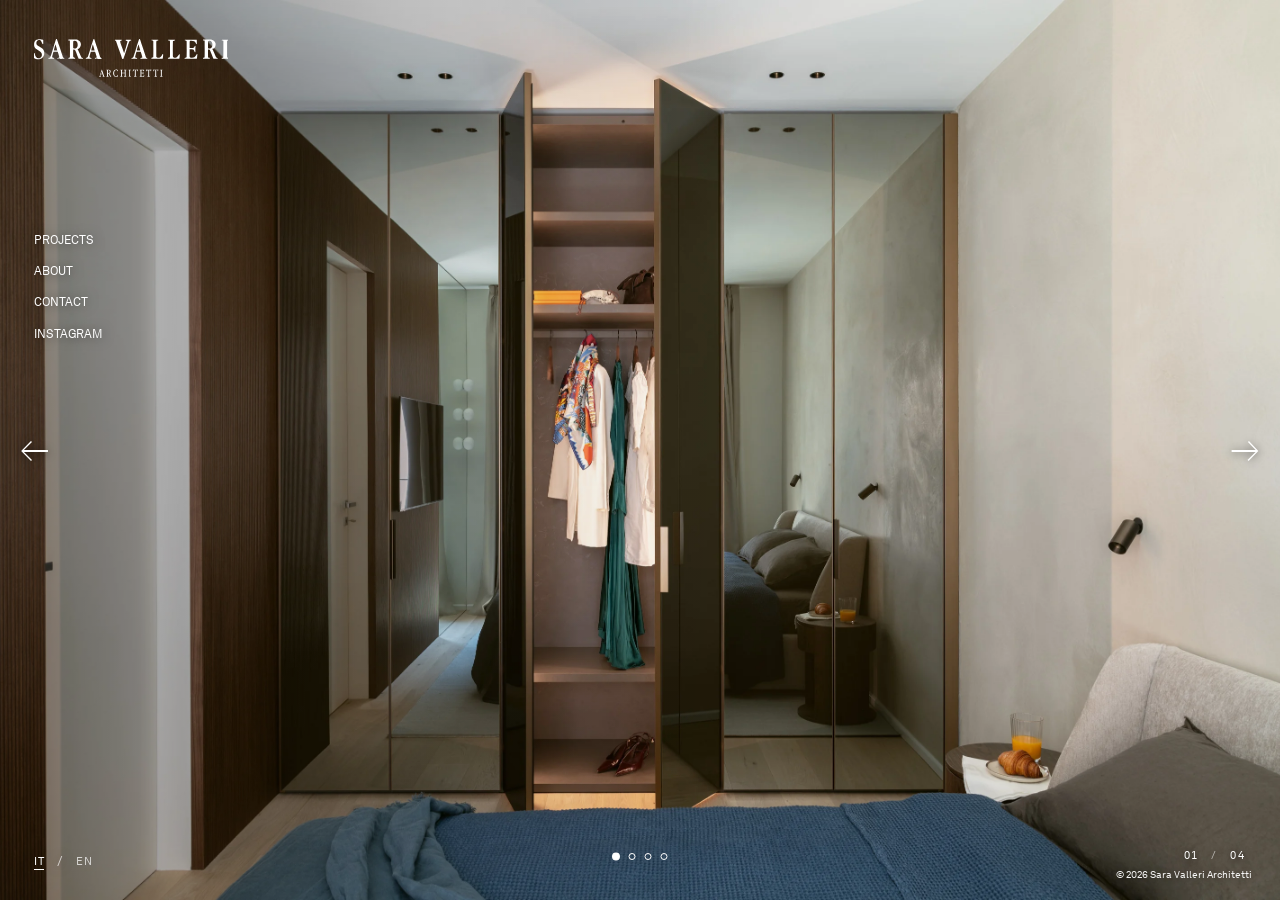
==== commit c0565a76: "feat(branding): replace raster mark with original white and black vector logos" ====
--- a/docs/index.html
+++ b/docs/index.html
@@ -6,7 +6,7 @@
   <meta name="theme-color" content="#f6f5f2">
   <meta name="description" content="Sara Valleri Architetti — architettura e interior design, Milano.">
   <title>Sara Valleri Architetti — Architecture & Interiors</title>
-  <link rel="icon" href="./assets/logo.png" type="image/png">
+  <link rel="icon" href="./assets/logo-black.svg" type="image/svg+xml">
   <link rel="preload" href="./assets/styles.css" as="style">
   <link rel="stylesheet" href="./assets/styles.css">
   <script src="./assets/app.js" defer></script>
--- a/docs/assets/styles.css
+++ b/docs/assets/styles.css
@@ -651,3 +651,110 @@
 @media(max-width:400px){
   .contact-page.contact-editorial{padding-left:18px;padding-right:18px}
 }
+
+/* Contact portrait: mirror About's image-left, copy-right editorial layout. */
+.contact-page.contact-editorial{
+  display:block;
+  min-height:100dvh;
+  padding:clamp(30px,5.2vw,80px) clamp(28px,5vw,78px) 76px;
+}
+.contact-editorial .contact-layout{
+  display:grid;
+  width:100%;
+  grid-template-columns:minmax(0,1.1fr) minmax(275px,.9fr);
+  column-gap:clamp(28px,4vw,72px);
+  align-items:start;
+}
+.contact-editorial .contact-visual{margin:0;min-width:0}
+.contact-editorial .contact-image{
+  display:block;
+  width:100%;
+  max-width:100%;
+  height:auto;
+  object-fit:contain;
+  object-position:left top;
+}
+.contact-editorial .contact-visual .caption{margin-top:14px}
+.contact-editorial .contact-copy{
+  position:sticky;
+  top:clamp(28px,4vw,64px);
+  align-self:start;
+  min-width:0;
+  max-width:46ch;
+}
+.contact-editorial .contact-copy > h1.section-heading{margin:0 0 38px}
+.contact-editorial .contact-editorial-main{margin-top:0;gap:15px}
+.contact-editorial .contact-editorial-meta{margin-top:clamp(40px,6vh,65px)}
+@media(max-width:1100px){
+  .contact-editorial .contact-layout{
+    grid-template-columns:minmax(0,1.05fr) minmax(0,.95fr);
+    column-gap:clamp(20px,3vw,40px);
+  }
+}
+@media(max-width:750px){
+  .contact-page.contact-editorial{padding:30px 19px 52px}
+  .contact-editorial .contact-layout{
+    grid-template-columns:minmax(0,43fr) minmax(0,57fr);
+    column-gap:clamp(12px,3vw,20px);
+  }
+  .contact-editorial .contact-copy{position:static;top:auto;max-width:none}
+  .contact-editorial .contact-copy > h1.section-heading{margin:0 0 20px;font-size:11px}
+  .contact-editorial .contact-editorial-main{gap:14px}
+  .contact-editorial .contact-editorial-meta{margin-top:30px;gap:6px}
+}
+@media(max-width:400px){
+  .contact-editorial .contact-layout{
+    grid-template-columns:minmax(0,39fr) minmax(0,61fr);
+    column-gap:10px;
+  }
+  .contact-page.contact-editorial{--contact-type-size:clamp(11px,2.8vw,13px)}
+}
+
+/* Project gallery desktop: ONE common visual width for every photograph.
+   A 2:3 portrait stays within the viewport (44px height reserve); landscapes
+   have the same left/right edges. No cropping, distortion or mobile changes. */
+@media(min-width:751px){
+  .project-view .gallery{
+    width:min(100%,calc(66.6667vh - 30px));
+    width:min(100%,calc(66.6667dvh - 30px));
+    margin-inline:auto;
+    min-width:0;
+    padding-bottom:0;
+  }
+  .project-view .gallery-figure{
+    display:block;
+    width:100%;
+    height:auto;
+    min-height:0;
+    margin:0 0 44px;
+    overflow:visible;
+    background:transparent;
+  }
+  .project-view .gallery-figure:last-child{
+    margin-bottom:0;
+  }
+  .project-view .gallery-figure img{
+    display:block;
+    width:100%;
+    height:auto;
+    max-width:100%;
+    max-height:none;
+    object-fit:initial;
+  }
+}
+
+/* The new vector marks are already tightly cropped. Keep the existing
+   brand container dimensions, but remove the 160% raster enlargement. */
+.site-rail .brand img,
+.is-home .site-rail .brand img{
+  width:100%;
+  height:100%;
+  max-width:100%;
+  max-height:100%;
+  object-fit:contain;
+  object-position:center;
+}
+.is-home .site-rail .brand img{
+  filter:none;
+  mix-blend-mode:normal;
+}
--- a/docs/assets/styles.css
+++ b/docs/assets/styles.css
@@ -651,3 +651,110 @@
 @media(max-width:400px){
   .contact-page.contact-editorial{padding-left:18px;padding-right:18px}
 }
+
+/* Contact portrait: mirror About's image-left, copy-right editorial layout. */
+.contact-page.contact-editorial{
+  display:block;
+  min-height:100dvh;
+  padding:clamp(30px,5.2vw,80px) clamp(28px,5vw,78px) 76px;
+}
+.contact-editorial .contact-layout{
+  display:grid;
+  width:100%;
+  grid-template-columns:minmax(0,1.1fr) minmax(275px,.9fr);
+  column-gap:clamp(28px,4vw,72px);
+  align-items:start;
+}
+.contact-editorial .contact-visual{margin:0;min-width:0}
+.contact-editorial .contact-image{
+  display:block;
+  width:100%;
+  max-width:100%;
+  height:auto;
+  object-fit:contain;
+  object-position:left top;
+}
+.contact-editorial .contact-visual .caption{margin-top:14px}
+.contact-editorial .contact-copy{
+  position:sticky;
+  top:clamp(28px,4vw,64px);
+  align-self:start;
+  min-width:0;
+  max-width:46ch;
+}
+.contact-editorial .contact-copy > h1.section-heading{margin:0 0 38px}
+.contact-editorial .contact-editorial-main{margin-top:0;gap:15px}
+.contact-editorial .contact-editorial-meta{margin-top:clamp(40px,6vh,65px)}
+@media(max-width:1100px){
+  .contact-editorial .contact-layout{
+    grid-template-columns:minmax(0,1.05fr) minmax(0,.95fr);
+    column-gap:clamp(20px,3vw,40px);
+  }
+}
+@media(max-width:750px){
+  .contact-page.contact-editorial{padding:30px 19px 52px}
+  .contact-editorial .contact-layout{
+    grid-template-columns:minmax(0,43fr) minmax(0,57fr);
+    column-gap:clamp(12px,3vw,20px);
+  }
+  .contact-editorial .contact-copy{position:static;top:auto;max-width:none}
+  .contact-editorial .contact-copy > h1.section-heading{margin:0 0 20px;font-size:11px}
+  .contact-editorial .contact-editorial-main{gap:14px}
+  .contact-editorial .contact-editorial-meta{margin-top:30px;gap:6px}
+}
+@media(max-width:400px){
+  .contact-editorial .contact-layout{
+    grid-template-columns:minmax(0,39fr) minmax(0,61fr);
+    column-gap:10px;
+  }
+  .contact-page.contact-editorial{--contact-type-size:clamp(11px,2.8vw,13px)}
+}
+
+/* Project gallery desktop: ONE common visual width for every photograph.
+   A 2:3 portrait stays within the viewport (44px height reserve); landscapes
+   have the same left/right edges. No cropping, distortion or mobile changes. */
+@media(min-width:751px){
+  .project-view .gallery{
+    width:min(100%,calc(66.6667vh - 30px));
+    width:min(100%,calc(66.6667dvh - 30px));
+    margin-inline:auto;
+    min-width:0;
+    padding-bottom:0;
+  }
+  .project-view .gallery-figure{
+    display:block;
+    width:100%;
+    height:auto;
+    min-height:0;
+    margin:0 0 44px;
+    overflow:visible;
+    background:transparent;
+  }
+  .project-view .gallery-figure:last-child{
+    margin-bottom:0;
+  }
+  .project-view .gallery-figure img{
+    display:block;
+    width:100%;
+    height:auto;
+    max-width:100%;
+    max-height:none;
+    object-fit:initial;
+  }
+}
+
+/* The new vector marks are already tightly cropped. Keep the existing
+   brand container dimensions, but remove the 160% raster enlargement. */
+.site-rail .brand img,
+.is-home .site-rail .brand img{
+  width:100%;
+  height:100%;
+  max-width:100%;
+  max-height:100%;
+  object-fit:contain;
+  object-position:center;
+}
+.is-home .site-rail .brand img{
+  filter:none;
+  mix-blend-mode:normal;
+}
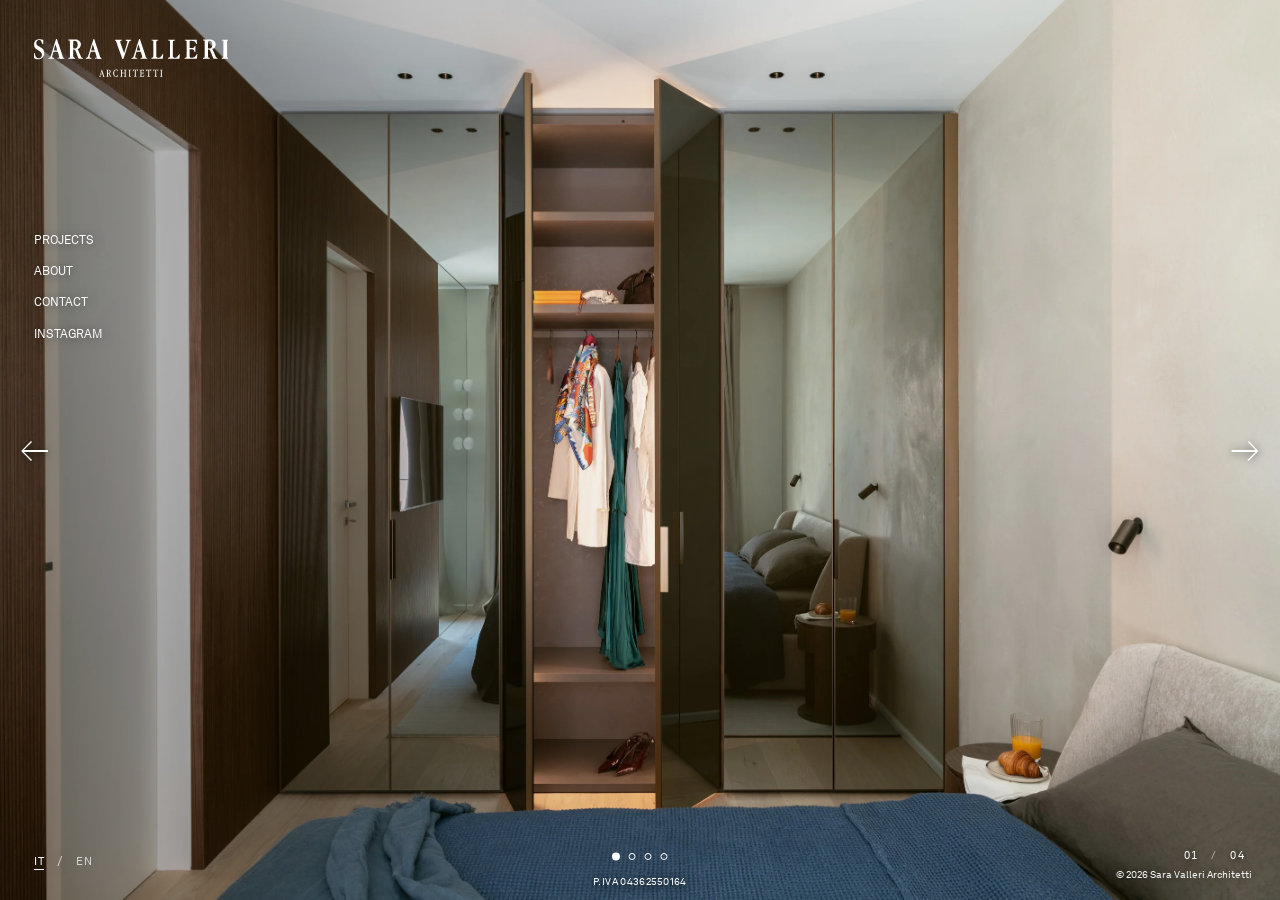
==== commit 874330d0: "feat(home): display P. IVA centered in footer" ====
--- a/docs/index.html
+++ b/docs/index.html
@@ -6,10 +6,9 @@
   <meta name="theme-color" content="#f6f5f2">
   <meta name="description" content="Sara Valleri Architetti — architettura e interior design, Milano.">
   <title>Sara Valleri Architetti — Architecture & Interiors</title>
-  <link rel="icon" href="./assets/logo-black.svg" type="image/svg+xml">
-  <link rel="preload" href="./assets/styles.css" as="style">
-  <link rel="stylesheet" href="./assets/styles.css">
-  <script src="./assets/app.js" defer></script>
+  <link rel="icon" href="./assets/favicon.svg?v=20261110" type="image/svg+xml">
+  <link rel="stylesheet" href="./assets/styles.css?v=20261110-home-vat">
+  <script src="./assets/app.js?v=20261110-home-vat" defer></script>
 </head>
 <body>
   <div id="app"></div>
--- a/docs/assets/styles.css
+++ b/docs/assets/styles.css
@@ -758,3 +758,202 @@
   filter:none;
   mix-blend-mode:normal;
 }
+
+/* STEP 1: Crossfade only decoded Home photos; never expose the page background. */
+.is-home .home-img{
+ animation:none;
+}
+.is-home .home-img-incoming{
+ opacity:0;
+ transition:opacity .65s ease;
+ will-change:opacity;
+}
+.is-home .home-img-incoming.is-visible{
+ opacity:1;
+}
+@media (prefers-reduced-motion: reduce){
+ .is-home .home-img-incoming{transition:none}
+}
+
+/* STEP 3 — fullscreen project lightbox. Existing pages remain unchanged. */
+.project-view .gallery-figure img[data-gallery-index]{
+  cursor:zoom-in;
+}
+.project-view .gallery-figure img[data-gallery-index]:focus-visible{
+  outline:2px solid var(--ink);
+  outline-offset:3px;
+}
+.sv-lightbox{
+  position:fixed;
+  inset:0;
+  width:100%;
+  height:100vh;
+  height:100dvh;
+  z-index:10000;
+  background:#000;
+  color:#fff;
+  overflow:hidden;
+  overscroll-behavior:contain;
+  isolation:isolate;
+}
+.sv-lightbox-stage{
+  position:absolute;
+  inset:clamp(16px,3vh,36px) clamp(62px,6vw,110px);
+  display:flex;
+  align-items:center;
+  justify-content:center;
+  cursor:zoom-out;
+}
+.sv-lightbox-image{
+  display:block;
+  width:auto;
+  height:auto;
+  max-width:100%;
+  max-height:100%;
+  object-fit:contain;
+  object-position:center;
+  cursor:default;
+  user-select:none;
+  -webkit-user-drag:none;
+}
+.sv-lightbox-close,.sv-lightbox-arrow{
+  position:absolute;
+  z-index:2;
+  display:grid;
+  place-items:center;
+  border:0;
+  border-radius:0;
+  background:transparent;
+  color:#fff;
+  text-shadow:0 1px 7px rgba(0,0,0,.7);
+  cursor:pointer;
+  line-height:1;
+  font-family:Arial,Helvetica,sans-serif;
+  font-weight:200;
+}
+.sv-lightbox-close{
+  top:12px;
+  right:14px;
+  width:48px;
+  height:48px;
+  font-size:35px;
+}
+.sv-lightbox-arrow{
+  top:50%;
+  transform:translateY(-50%);
+  width:54px;
+  height:86px;
+  font-size:44px;
+}
+.sv-lightbox-prev{left:8px}
+.sv-lightbox-next{right:8px}
+.sv-lightbox-close:hover,.sv-lightbox-arrow:hover{color:#c8c8c8}
+.sv-lightbox-close:focus-visible,.sv-lightbox-arrow:focus-visible{
+  outline:2px solid #fff;
+  outline-offset:-6px;
+}
+.sv-lightbox-sr{
+  position:absolute;
+  width:1px;
+  height:1px;
+  overflow:hidden;
+  clip-path:inset(50%);
+  white-space:nowrap;
+}
+@media(max-width:750px){
+  .sv-lightbox-stage{inset:58px 12px 75px}
+  .sv-lightbox-close{top:8px;right:8px;width:48px;height:48px}
+  .sv-lightbox-arrow{top:auto;bottom:8px;transform:none;width:58px;height:54px}
+  .sv-lightbox-prev{left:12px}
+  .sv-lightbox-next{right:12px}
+}
+
+/* MOBILE EDITORIAL: About and Contact text precedes the full-width portrait.
+   Desktop's approved side-by-side composition stays unchanged. */
+@media(max-width:750px){
+ .about-page .about-layout,
+ .contact-editorial .contact-layout{
+  display:flex;
+  flex-direction:column;
+  align-items:stretch;
+  gap:30px;
+ }
+ .about-page .about-copy,
+ .contact-editorial .contact-copy{
+  order:0;
+  width:100%;
+  max-width:none;
+  position:static;
+  top:auto;
+ }
+ .about-page .about-visual,
+ .contact-editorial .contact-visual{
+  order:1;
+  width:100%;
+  min-width:0;
+ }
+ .about-page .about-copy{
+  font-size:14px;
+  line-height:1.7;
+ }
+ .about-page .about-copy > h1.section-heading,
+ .contact-editorial .contact-copy > h1.section-heading{margin-bottom:22px}
+ .about-page .about-image,
+ .contact-editorial .contact-image{width:100%;height:auto}
+ .contact-page.contact-editorial{--contact-type-size:14px}
+}
+
+/* Mobile-only centered logo: full-width grid alignment keeps IT/EN at right.
+   On Home the same logo centers in the overlay navigation's flex layout. */
+@media(max-width:750px){
+  .site-rail > .brand{
+    grid-column:1 / -1;
+    grid-row:1;
+    justify-self:center;
+    margin-left:auto;
+    margin-right:auto;
+  }
+  .is-home .site-rail > .brand{
+    align-self:center;
+  }
+}
+
+/* DESKTOP ABOUT/CONTACT — full portrait visible without scrolling.
+   Reserve vertical room for page padding, photo caption and comfortable margin.
+   Keep the original image proportions; never alter mobile layout. */
+@media(min-width:751px){
+  .about-page .about-image,
+  .contact-editorial .contact-image{
+    width:auto;
+    height:auto;
+    max-width:100%;
+    max-height:calc(100vh - clamp(30px,5.2vw,80px) - 76px - 40px);
+    max-height:calc(100dvh - clamp(30px,5.2vw,80px) - 76px - 40px);
+    object-fit:contain;
+    object-position:left top;
+  }
+}
+
+/* HOME VAT — centered in the visual footer, clear of slide controls.
+   Contrast is preserved over photography; no effect on other pages. */
+.is-home .home-vat{
+  position:absolute;
+  left:50%;
+  bottom:max(12px,env(safe-area-inset-bottom));
+  transform:translateX(-50%);
+  z-index:6;
+  margin:0;
+  color:#fff;
+  font-family:var(--sans);
+  font-size:10px;
+  font-weight:400;
+  line-height:1.4;
+  letter-spacing:.03em;
+  text-shadow:0 1px 8px rgba(0,0,0,.85);
+  white-space:nowrap;
+  pointer-events:none;
+}
+@media(max-width:750px){
+  .is-home .home-vat{bottom:max(9px,env(safe-area-inset-bottom))}
+  .is-home .home-pager{bottom:max(39px,calc(env(safe-area-inset-bottom) + 31px))}
+}
